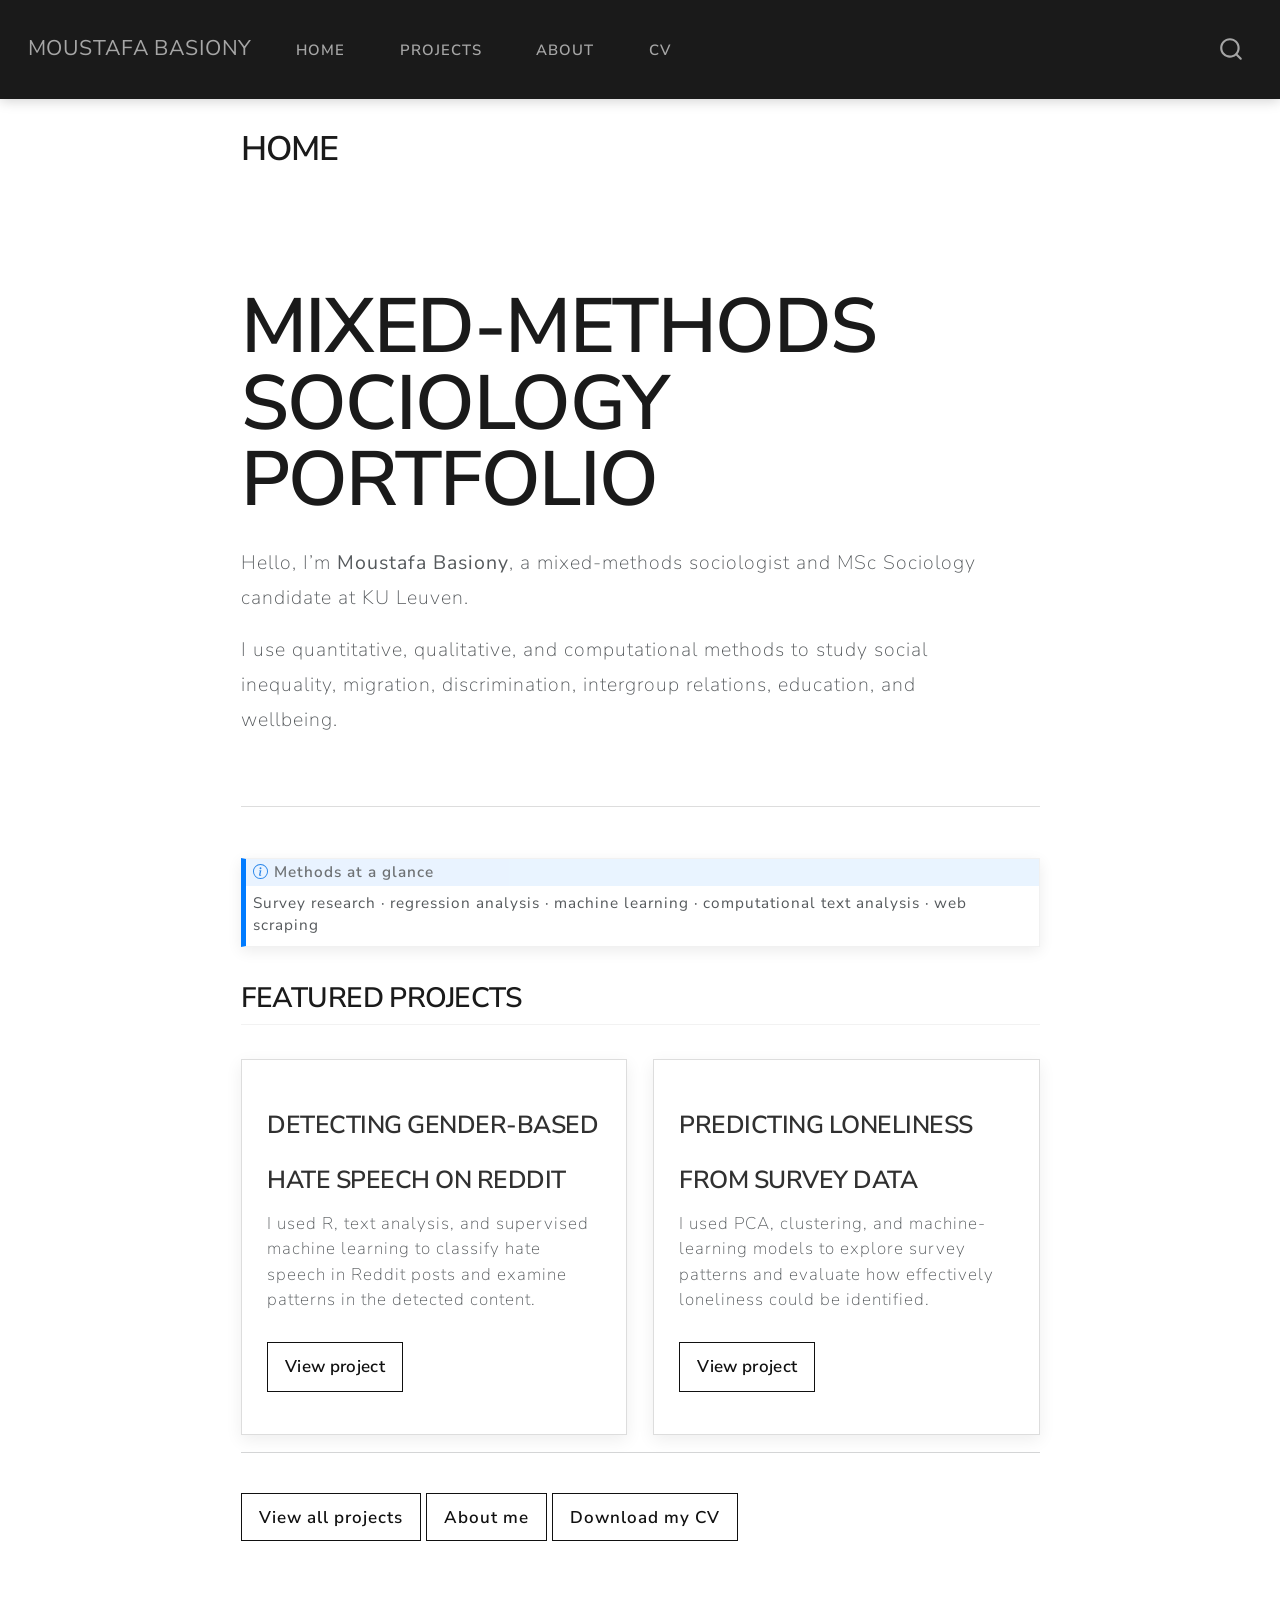
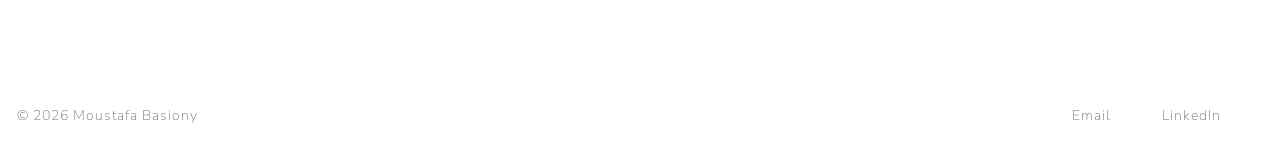
==== index.html @ 496ee823 "Built site for gh-pages" ====
<!DOCTYPE html>
<html xmlns="http://www.w3.org/1999/xhtml" lang="en" xml:lang="en"><head>

<meta charset="utf-8">
<meta name="generator" content="quarto-1.7.32">

<meta name="viewport" content="width=device-width, initial-scale=1.0, user-scalable=yes">


<title>Home – Moustafa Basiony</title>
<style>
code{white-space: pre-wrap;}
span.smallcaps{font-variant: small-caps;}
div.columns{display: flex; gap: min(4vw, 1.5em);}
div.column{flex: auto; overflow-x: auto;}
div.hanging-indent{margin-left: 1.5em; text-indent: -1.5em;}
ul.task-list{list-style: none;}
ul.task-list li input[type="checkbox"] {
  width: 0.8em;
  margin: 0 0.8em 0.2em -1em; /* quarto-specific, see https://github.com/quarto-dev/quarto-cli/issues/4556 */ 
  vertical-align: middle;
}
</style>


<script src="site_libs/quarto-nav/quarto-nav.js"></script>
<script src="site_libs/quarto-nav/headroom.min.js"></script>
<script src="site_libs/clipboard/clipboard.min.js"></script>
<script src="site_libs/quarto-search/autocomplete.umd.js"></script>
<script src="site_libs/quarto-search/fuse.min.js"></script>
<script src="site_libs/quarto-search/quarto-search.js"></script>
<meta name="quarto:offset" content="./">
<script src="site_libs/quarto-html/quarto.js" type="module"></script>
<script src="site_libs/quarto-html/tabsets/tabsets.js" type="module"></script>
<script src="site_libs/quarto-html/popper.min.js"></script>
<script src="site_libs/quarto-html/tippy.umd.min.js"></script>
<script src="site_libs/quarto-html/anchor.min.js"></script>
<link href="site_libs/quarto-html/tippy.css" rel="stylesheet">
<link href="site_libs/quarto-html/quarto-syntax-highlighting-37eea08aefeeee20ff55810ff984fec1.css" rel="stylesheet" id="quarto-text-highlighting-styles">
<script src="site_libs/bootstrap/bootstrap.min.js"></script>
<link href="site_libs/bootstrap/bootstrap-icons.css" rel="stylesheet">
<link href="site_libs/bootstrap/bootstrap-bb49951d50c4a7e8d052f44ae1610a34.min.css" rel="stylesheet" append-hash="true" id="quarto-bootstrap" data-mode="light">
<script id="quarto-search-options" type="application/json">{
  "location": "navbar",
  "copy-button": false,
  "collapse-after": 3,
  "panel-placement": "end",
  "type": "overlay",
  "limit": 50,
  "keyboard-shortcut": [
    "f",
    "/",
    "s"
  ],
  "show-item-context": false,
  "language": {
    "search-no-results-text": "No results",
    "search-matching-documents-text": "matching documents",
    "search-copy-link-title": "Copy link to search",
    "search-hide-matches-text": "Hide additional matches",
    "search-more-match-text": "more match in this document",
    "search-more-matches-text": "more matches in this document",
    "search-clear-button-title": "Clear",
    "search-text-placeholder": "",
    "search-detached-cancel-button-title": "Cancel",
    "search-submit-button-title": "Submit",
    "search-label": "Search"
  }
}</script>


<link rel="stylesheet" href="styles.css">
</head>

<body class="nav-fixed fullcontent quarto-light">

<div id="quarto-search-results"></div>
  <header id="quarto-header" class="headroom fixed-top">
    <nav class="navbar navbar-expand-lg " data-bs-theme="dark">
      <div class="navbar-container container-fluid">
      <div class="navbar-brand-container mx-auto">
    <a class="navbar-brand" href="./index.html">
    <span class="navbar-title">Moustafa Basiony</span>
    </a>
  </div>
            <div id="quarto-search" class="" title="Search"></div>
          <button class="navbar-toggler" type="button" data-bs-toggle="collapse" data-bs-target="#navbarCollapse" aria-controls="navbarCollapse" role="menu" aria-expanded="false" aria-label="Toggle navigation" onclick="if (window.quartoToggleHeadroom) { window.quartoToggleHeadroom(); }">
  <span class="navbar-toggler-icon"></span>
</button>
          <div class="collapse navbar-collapse" id="navbarCollapse">
            <ul class="navbar-nav navbar-nav-scroll me-auto">
  <li class="nav-item">
    <a class="nav-link active" href="./index.html" aria-current="page"> 
<span class="menu-text">Home</span></a>
  </li>  
  <li class="nav-item">
    <a class="nav-link" href="./projects.html"> 
<span class="menu-text">Projects</span></a>
  </li>  
  <li class="nav-item">
    <a class="nav-link" href="./about.html"> 
<span class="menu-text">About</span></a>
  </li>  
  <li class="nav-item">
    <a class="nav-link" href="./Moustafa-Basiony-CV.pdf"> 
<span class="menu-text">CV</span></a>
  </li>  
</ul>
          </div> <!-- /navcollapse -->
            <div class="quarto-navbar-tools">
</div>
      </div> <!-- /container-fluid -->
    </nav>
</header>
<!-- content -->
<div id="quarto-content" class="quarto-container page-columns page-rows-contents page-layout-article page-navbar">
<!-- sidebar -->
<!-- margin-sidebar -->
    
<!-- main -->
<main class="content" id="quarto-document-content">

<header id="title-block-header" class="quarto-title-block default">
<div class="quarto-title">
<h1 class="title">Home</h1>
</div>



<div class="quarto-title-meta">

    
  
    
  </div>
  


</header>


<section id="mixed-methods-sociology-portfolio" class="level1 hero">
<h1>Mixed-Methods Sociology Portfolio</h1>
<p>Hello, I’m <strong>Moustafa Basiony</strong>, a mixed-methods sociologist and MSc Sociology candidate at KU Leuven.</p>
<p>I use quantitative, qualitative, and computational methods to study social inequality, migration, discrimination, intergroup relations, education, and wellbeing.</p>
</section>
<div class="callout callout-style-default callout-note callout-titled">
<div class="callout-header d-flex align-content-center">
<div class="callout-icon-container">
<i class="callout-icon"></i>
</div>
<div class="callout-title-container flex-fill">
Methods at a glance
</div>
</div>
<div class="callout-body-container callout-body">
<p>Survey research · regression analysis · machine learning · computational text analysis · web scraping</p>
</div>
</div>
<section id="featured-projects" class="level2">
<h2 class="anchored" data-anchor-id="featured-projects">Featured projects</h2>
<div class="projects-grid">
<section id="detecting-gender-based-hate-speech-on-reddit" class="level3 project-card">
<h3 class="anchored" data-anchor-id="detecting-gender-based-hate-speech-on-reddit">Detecting Gender-Based Hate Speech on Reddit</h3>
<p>I used R, text analysis, and supervised machine learning to classify hate speech in Reddit posts and examine patterns in the detected content.</p>
<p><a href="./projects/hate-speech.html">View project</a></p>
</section>
<section id="predicting-loneliness-from-survey-data" class="level3 project-card">
<h3 class="anchored" data-anchor-id="predicting-loneliness-from-survey-data">Predicting Loneliness from Survey Data</h3>
<p>I used PCA, clustering, and machine-learning models to explore survey patterns and evaluate how effectively loneliness could be identified.</p>
<p><a href="./projects/survey-machine-learning.html">View project</a></p>
</section>
</div>
<hr>
<div class="home-links">
<p><a href="./projects.html">View all projects</a> <a href="./about.html">About me</a> <a href="Moustafa-Basiony-CV.pdf">Download my CV</a></p>
</div>


</section>

</main> <!-- /main -->
<script id="quarto-html-after-body" type="application/javascript">
  window.document.addEventListener("DOMContentLoaded", function (event) {
    const icon = "";
    const anchorJS = new window.AnchorJS();
    anchorJS.options = {
      placement: 'right',
      icon: icon
    };
    anchorJS.add('.anchored');
    const isCodeAnnotation = (el) => {
      for (const clz of el.classList) {
        if (clz.startsWith('code-annotation-')) {                     
          return true;
        }
      }
      return false;
    }
    const onCopySuccess = function(e) {
      // button target
      const button = e.trigger;
      // don't keep focus
      button.blur();
      // flash "checked"
      button.classList.add('code-copy-button-checked');
      var currentTitle = button.getAttribute("title");
      button.setAttribute("title", "Copied!");
      let tooltip;
      if (window.bootstrap) {
        button.setAttribute("data-bs-toggle", "tooltip");
        button.setAttribute("data-bs-placement", "left");
        button.setAttribute("data-bs-title", "Copied!");
        tooltip = new bootstrap.Tooltip(button, 
          { trigger: "manual", 
            customClass: "code-copy-button-tooltip",
            offset: [0, -8]});
        tooltip.show();    
      }
      setTimeout(function() {
        if (tooltip) {
          tooltip.hide();
          button.removeAttribute("data-bs-title");
          button.removeAttribute("data-bs-toggle");
          button.removeAttribute("data-bs-placement");
        }
        button.setAttribute("title", currentTitle);
        button.classList.remove('code-copy-button-checked');
      }, 1000);
      // clear code selection
      e.clearSelection();
    }
    const getTextToCopy = function(trigger) {
        const codeEl = trigger.previousElementSibling.cloneNode(true);
        for (const childEl of codeEl.children) {
          if (isCodeAnnotation(childEl)) {
            childEl.remove();
          }
        }
        return codeEl.innerText;
    }
    const clipboard = new window.ClipboardJS('.code-copy-button:not([data-in-quarto-modal])', {
      text: getTextToCopy
    });
    clipboard.on('success', onCopySuccess);
    if (window.document.getElementById('quarto-embedded-source-code-modal')) {
      const clipboardModal = new window.ClipboardJS('.code-copy-button[data-in-quarto-modal]', {
        text: getTextToCopy,
        container: window.document.getElementById('quarto-embedded-source-code-modal')
      });
      clipboardModal.on('success', onCopySuccess);
    }
      var localhostRegex = new RegExp(/^(?:http|https):\/\/localhost\:?[0-9]*\//);
      var mailtoRegex = new RegExp(/^mailto:/);
        var filterRegex = new RegExp('/' + window.location.host + '/');
      var isInternal = (href) => {
          return filterRegex.test(href) || localhostRegex.test(href) || mailtoRegex.test(href);
      }
      // Inspect non-navigation links and adorn them if external
     var links = window.document.querySelectorAll('a[href]:not(.nav-link):not(.navbar-brand):not(.toc-action):not(.sidebar-link):not(.sidebar-item-toggle):not(.pagination-link):not(.no-external):not([aria-hidden]):not(.dropdown-item):not(.quarto-navigation-tool):not(.about-link)');
      for (var i=0; i<links.length; i++) {
        const link = links[i];
        if (!isInternal(link.href)) {
          // undo the damage that might have been done by quarto-nav.js in the case of
          // links that we want to consider external
          if (link.dataset.originalHref !== undefined) {
            link.href = link.dataset.originalHref;
          }
        }
      }
    function tippyHover(el, contentFn, onTriggerFn, onUntriggerFn) {
      const config = {
        allowHTML: true,
        maxWidth: 500,
        delay: 100,
        arrow: false,
        appendTo: function(el) {
            return el.parentElement;
        },
        interactive: true,
        interactiveBorder: 10,
        theme: 'quarto',
        placement: 'bottom-start',
      };
      if (contentFn) {
        config.content = contentFn;
      }
      if (onTriggerFn) {
        config.onTrigger = onTriggerFn;
      }
      if (onUntriggerFn) {
        config.onUntrigger = onUntriggerFn;
      }
      window.tippy(el, config); 
    }
    const noterefs = window.document.querySelectorAll('a[role="doc-noteref"]');
    for (var i=0; i<noterefs.length; i++) {
      const ref = noterefs[i];
      tippyHover(ref, function() {
        // use id or data attribute instead here
        let href = ref.getAttribute('data-footnote-href') || ref.getAttribute('href');
        try { href = new URL(href).hash; } catch {}
        const id = href.replace(/^#\/?/, "");
        const note = window.document.getElementById(id);
        if (note) {
          return note.innerHTML;
        } else {
          return "";
        }
      });
    }
    const xrefs = window.document.querySelectorAll('a.quarto-xref');
    const processXRef = (id, note) => {
      // Strip column container classes
      const stripColumnClz = (el) => {
        el.classList.remove("page-full", "page-columns");
        if (el.children) {
          for (const child of el.children) {
            stripColumnClz(child);
          }
        }
      }
      stripColumnClz(note)
      if (id === null || id.startsWith('sec-')) {
        // Special case sections, only their first couple elements
        const container = document.createElement("div");
        if (note.children && note.children.length > 2) {
          container.appendChild(note.children[0].cloneNode(true));
          for (let i = 1; i < note.children.length; i++) {
            const child = note.children[i];
            if (child.tagName === "P" && child.innerText === "") {
              continue;
            } else {
              container.appendChild(child.cloneNode(true));
              break;
            }
          }
          if (window.Quarto?.typesetMath) {
            window.Quarto.typesetMath(container);
          }
          return container.innerHTML
        } else {
          if (window.Quarto?.typesetMath) {
            window.Quarto.typesetMath(note);
          }
          return note.innerHTML;
        }
      } else {
        // Remove any anchor links if they are present
        const anchorLink = note.querySelector('a.anchorjs-link');
        if (anchorLink) {
          anchorLink.remove();
        }
        if (window.Quarto?.typesetMath) {
          window.Quarto.typesetMath(note);
        }
        if (note.classList.contains("callout")) {
          return note.outerHTML;
        } else {
          return note.innerHTML;
        }
      }
    }
    for (var i=0; i<xrefs.length; i++) {
      const xref = xrefs[i];
      tippyHover(xref, undefined, function(instance) {
        instance.disable();
        let url = xref.getAttribute('href');
        let hash = undefined; 
        if (url.startsWith('#')) {
          hash = url;
        } else {
          try { hash = new URL(url).hash; } catch {}
        }
        if (hash) {
          const id = hash.replace(/^#\/?/, "");
          const note = window.document.getElementById(id);
          if (note !== null) {
            try {
              const html = processXRef(id, note.cloneNode(true));
              instance.setContent(html);
            } finally {
              instance.enable();
              instance.show();
            }
          } else {
            // See if we can fetch this
            fetch(url.split('#')[0])
            .then(res => res.text())
            .then(html => {
              const parser = new DOMParser();
              const htmlDoc = parser.parseFromString(html, "text/html");
              const note = htmlDoc.getElementById(id);
              if (note !== null) {
                const html = processXRef(id, note);
                instance.setContent(html);
              } 
            }).finally(() => {
              instance.enable();
              instance.show();
            });
          }
        } else {
          // See if we can fetch a full url (with no hash to target)
          // This is a special case and we should probably do some content thinning / targeting
          fetch(url)
          .then(res => res.text())
          .then(html => {
            const parser = new DOMParser();
            const htmlDoc = parser.parseFromString(html, "text/html");
            const note = htmlDoc.querySelector('main.content');
            if (note !== null) {
              // This should only happen for chapter cross references
              // (since there is no id in the URL)
              // remove the first header
              if (note.children.length > 0 && note.children[0].tagName === "HEADER") {
                note.children[0].remove();
              }
              const html = processXRef(null, note);
              instance.setContent(html);
            } 
          }).finally(() => {
            instance.enable();
            instance.show();
          });
        }
      }, function(instance) {
      });
    }
        let selectedAnnoteEl;
        const selectorForAnnotation = ( cell, annotation) => {
          let cellAttr = 'data-code-cell="' + cell + '"';
          let lineAttr = 'data-code-annotation="' +  annotation + '"';
          const selector = 'span[' + cellAttr + '][' + lineAttr + ']';
          return selector;
        }
        const selectCodeLines = (annoteEl) => {
          const doc = window.document;
          const targetCell = annoteEl.getAttribute("data-target-cell");
          const targetAnnotation = annoteEl.getAttribute("data-target-annotation");
          const annoteSpan = window.document.querySelector(selectorForAnnotation(targetCell, targetAnnotation));
          const lines = annoteSpan.getAttribute("data-code-lines").split(",");
          const lineIds = lines.map((line) => {
            return targetCell + "-" + line;
          })
          let top = null;
          let height = null;
          let parent = null;
          if (lineIds.length > 0) {
              //compute the position of the single el (top and bottom and make a div)
              const el = window.document.getElementById(lineIds[0]);
              top = el.offsetTop;
              height = el.offsetHeight;
              parent = el.parentElement.parentElement;
            if (lineIds.length > 1) {
              const lastEl = window.document.getElementById(lineIds[lineIds.length - 1]);
              const bottom = lastEl.offsetTop + lastEl.offsetHeight;
              height = bottom - top;
            }
            if (top !== null && height !== null && parent !== null) {
              // cook up a div (if necessary) and position it 
              let div = window.document.getElementById("code-annotation-line-highlight");
              if (div === null) {
                div = window.document.createElement("div");
                div.setAttribute("id", "code-annotation-line-highlight");
                div.style.position = 'absolute';
                parent.appendChild(div);
              }
              div.style.top = top - 2 + "px";
              div.style.height = height + 4 + "px";
              div.style.left = 0;
              let gutterDiv = window.document.getElementById("code-annotation-line-highlight-gutter");
              if (gutterDiv === null) {
                gutterDiv = window.document.createElement("div");
                gutterDiv.setAttribute("id", "code-annotation-line-highlight-gutter");
                gutterDiv.style.position = 'absolute';
                const codeCell = window.document.getElementById(targetCell);
                const gutter = codeCell.querySelector('.code-annotation-gutter');
                gutter.appendChild(gutterDiv);
              }
              gutterDiv.style.top = top - 2 + "px";
              gutterDiv.style.height = height + 4 + "px";
            }
            selectedAnnoteEl = annoteEl;
          }
        };
        const unselectCodeLines = () => {
          const elementsIds = ["code-annotation-line-highlight", "code-annotation-line-highlight-gutter"];
          elementsIds.forEach((elId) => {
            const div = window.document.getElementById(elId);
            if (div) {
              div.remove();
            }
          });
          selectedAnnoteEl = undefined;
        };
          // Handle positioning of the toggle
      window.addEventListener(
        "resize",
        throttle(() => {
          elRect = undefined;
          if (selectedAnnoteEl) {
            selectCodeLines(selectedAnnoteEl);
          }
        }, 10)
      );
      function throttle(fn, ms) {
      let throttle = false;
      let timer;
        return (...args) => {
          if(!throttle) { // first call gets through
              fn.apply(this, args);
              throttle = true;
          } else { // all the others get throttled
              if(timer) clearTimeout(timer); // cancel #2
              timer = setTimeout(() => {
                fn.apply(this, args);
                timer = throttle = false;
              }, ms);
          }
        };
      }
        // Attach click handler to the DT
        const annoteDls = window.document.querySelectorAll('dt[data-target-cell]');
        for (const annoteDlNode of annoteDls) {
          annoteDlNode.addEventListener('click', (event) => {
            const clickedEl = event.target;
            if (clickedEl !== selectedAnnoteEl) {
              unselectCodeLines();
              const activeEl = window.document.querySelector('dt[data-target-cell].code-annotation-active');
              if (activeEl) {
                activeEl.classList.remove('code-annotation-active');
              }
              selectCodeLines(clickedEl);
              clickedEl.classList.add('code-annotation-active');
            } else {
              // Unselect the line
              unselectCodeLines();
              clickedEl.classList.remove('code-annotation-active');
            }
          });
        }
    const findCites = (el) => {
      const parentEl = el.parentElement;
      if (parentEl) {
        const cites = parentEl.dataset.cites;
        if (cites) {
          return {
            el,
            cites: cites.split(' ')
          };
        } else {
          return findCites(el.parentElement)
        }
      } else {
        return undefined;
      }
    };
    var bibliorefs = window.document.querySelectorAll('a[role="doc-biblioref"]');
    for (var i=0; i<bibliorefs.length; i++) {
      const ref = bibliorefs[i];
      const citeInfo = findCites(ref);
      if (citeInfo) {
        tippyHover(citeInfo.el, function() {
          var popup = window.document.createElement('div');
          citeInfo.cites.forEach(function(cite) {
            var citeDiv = window.document.createElement('div');
            citeDiv.classList.add('hanging-indent');
            citeDiv.classList.add('csl-entry');
            var biblioDiv = window.document.getElementById('ref-' + cite);
            if (biblioDiv) {
              citeDiv.innerHTML = biblioDiv.innerHTML;
            }
            popup.appendChild(citeDiv);
          });
          return popup.innerHTML;
        });
      }
    }
  });
  </script>
</div> <!-- /content -->
<footer class="footer">
  <div class="nav-footer">
    <div class="nav-footer-left">
<p>© 2026 Moustafa Basiony</p>
</div>   
    <div class="nav-footer-center">
      &nbsp;
    </div>
    <div class="nav-footer-right">
      <ul class="footer-items list-unstyled">
    <li class="nav-item">
    <a class="nav-link" href="mailto:Moustafa.basiony@outlook.com">
<p>Email</p>
</a>
  </li>  
    <li class="nav-item">
    <a class="nav-link" href="https://www.linkedin.com/in/moustafa-basiony">
<p>LinkedIn</p>
</a>
  </li>  
</ul>
    </div>
  </div>
</footer>




</body></html>
---- site_libs/quarto-html/tippy.css ----
.tippy-box[data-animation=fade][data-state=hidden]{opacity:0}[data-tippy-root]{max-width:calc(100vw - 10px)}.tippy-box{position:relative;background-color:#333;color:#fff;border-radius:4px;font-size:14px;line-height:1.4;white-space:normal;outline:0;transition-property:transform,visibility,opacity}.tippy-box[data-placement^=top]>.tippy-arrow{bottom:0}.tippy-box[data-placement^=top]>.tippy-arrow:before{bottom:-7px;left:0;border-width:8px 8px 0;border-top-color:initial;transform-origin:center top}.tippy-box[data-placement^=bottom]>.tippy-arrow{top:0}.tippy-box[data-placement^=bottom]>.tippy-arrow:before{top:-7px;left:0;border-width:0 8px 8px;border-bottom-color:initial;transform-origin:center bottom}.tippy-box[data-placement^=left]>.tippy-arrow{right:0}.tippy-box[data-placement^=left]>.tippy-arrow:before{border-width:8px 0 8px 8px;border-left-color:initial;right:-7px;transform-origin:center left}.tippy-box[data-placement^=right]>.tippy-arrow{left:0}.tippy-box[data-placement^=right]>.tippy-arrow:before{left:-7px;border-width:8px 8px 8px 0;border-right-color:initial;transform-origin:center right}.tippy-box[data-inertia][data-state=visible]{transition-timing-function:cubic-bezier(.54,1.5,.38,1.11)}.tippy-arrow{width:16px;height:16px;color:#333}.tippy-arrow:before{content:"";position:absolute;border-color:transparent;border-style:solid}.tippy-content{position:relative;padding:5px 9px;z-index:1}
---- site_libs/quarto-html/quarto-syntax-highlighting-37eea08aefeeee20ff55810ff984fec1.css ----
/* quarto syntax highlight colors */
:root {
  --quarto-hl-ot-color: #003B4F;
  --quarto-hl-at-color: #657422;
  --quarto-hl-ss-color: #20794D;
  --quarto-hl-an-color: #5E5E5E;
  --quarto-hl-fu-color: #4758AB;
  --quarto-hl-st-color: #20794D;
  --quarto-hl-cf-color: #003B4F;
  --quarto-hl-op-color: #5E5E5E;
  --quarto-hl-er-color: #AD0000;
  --quarto-hl-bn-color: #AD0000;
  --quarto-hl-al-color: #AD0000;
  --quarto-hl-va-color: #111111;
  --quarto-hl-bu-color: inherit;
  --quarto-hl-ex-color: inherit;
  --quarto-hl-pp-color: #AD0000;
  --quarto-hl-in-color: #5E5E5E;
  --quarto-hl-vs-color: #20794D;
  --quarto-hl-wa-color: #5E5E5E;
  --quarto-hl-do-color: #5E5E5E;
  --quarto-hl-im-color: #00769E;
  --quarto-hl-ch-color: #20794D;
  --quarto-hl-dt-color: #AD0000;
  --quarto-hl-fl-color: #AD0000;
  --quarto-hl-co-color: #5E5E5E;
  --quarto-hl-cv-color: #5E5E5E;
  --quarto-hl-cn-color: #8f5902;
  --quarto-hl-sc-color: #5E5E5E;
  --quarto-hl-dv-color: #AD0000;
  --quarto-hl-kw-color: #003B4F;
}

/* other quarto variables */
:root {
  --quarto-font-monospace: SFMono-Regular, Menlo, Monaco, Consolas, "Liberation Mono", "Courier New", monospace;
}

/* syntax highlight based on Pandoc's rules */
pre > code.sourceCode > span {
  color: #003B4F;
}

code.sourceCode > span {
  color: #003B4F;
}

div.sourceCode,
div.sourceCode pre.sourceCode {
  color: #003B4F;
}

/* Normal */
code span {
  color: #003B4F;
}

/* Alert */
code span.al {
  color: #AD0000;
  font-style: inherit;
}

/* Annotation */
code span.an {
  color: #5E5E5E;
  font-style: inherit;
}

/* Attribute */
code span.at {
  color: #657422;
  font-style: inherit;
}

/* BaseN */
code span.bn {
  color: #AD0000;
  font-style: inherit;
}

/* BuiltIn */
code span.bu {
  font-style: inherit;
}

/* ControlFlow */
code span.cf {
  color: #003B4F;
  font-weight: bold;
  font-style: inherit;
}

/* Char */
code span.ch {
  color: #20794D;
  font-style: inherit;
}

/* Constant */
code span.cn {
  color: #8f5902;
  font-style: inherit;
}

/* Comment */
code span.co {
  color: #5E5E5E;
  font-style: inherit;
}

/* CommentVar */
code span.cv {
  color: #5E5E5E;
  font-style: italic;
}

/* Documentation */
code span.do {
  color: #5E5E5E;
  font-style: italic;
}

/* DataType */
code span.dt {
  color: #AD0000;
  font-style: inherit;
}

/* DecVal */
code span.dv {
  color: #AD0000;
  font-style: inherit;
}

/* Error */
code span.er {
  color: #AD0000;
  font-style: inherit;
}

/* Extension */
code span.ex {
  font-style: inherit;
}

/* Float */
code span.fl {
  color: #AD0000;
  font-style: inherit;
}

/* Function */
code span.fu {
  color: #4758AB;
  font-style: inherit;
}

/* Import */
code span.im {
  color: #00769E;
  font-style: inherit;
}

/* Information */
code span.in {
  color: #5E5E5E;
  font-style: inherit;
}

/* Keyword */
code span.kw {
  color: #003B4F;
  font-weight: bold;
  font-style: inherit;
}

/* Operator */
code span.op {
  color: #5E5E5E;
  font-style: inherit;
}

/* Other */
code span.ot {
  color: #003B4F;
  font-style: inherit;
}

/* Preprocessor */
code span.pp {
  color: #AD0000;
  font-style: inherit;
}

/* SpecialChar */
code span.sc {
  color: #5E5E5E;
  font-style: inherit;
}

/* SpecialString */
code span.ss {
  color: #20794D;
  font-style: inherit;
}

/* String */
code span.st {
  color: #20794D;
  font-style: inherit;
}

/* Variable */
code span.va {
  color: #111111;
  font-style: inherit;
}

/* VerbatimString */
code span.vs {
  color: #20794D;
  font-style: inherit;
}

/* Warning */
code span.wa {
  color: #5E5E5E;
  font-style: italic;
}

.prevent-inlining {
  content: "</";
}

/*# sourceMappingURL=27d3d809615f7771493d095567f04340.css.map */
---- styles.css ----
.navbar {
  box-shadow: 0 2px 12px rgba(0, 0, 0, 0.18);
}

.navbar-brand {
  letter-spacing: 0.04em;
}

h1,
h2,
h3 {
  letter-spacing: -0.02em;
}

.callout {
  border-radius: 0;
  border-left: 4px solid #111;
  box-shadow: 0 4px 14px rgba(0, 0, 0, 0.08);
}

img {
  border: 1px solid #dddddd;
  border-radius: 4px;
  box-shadow: 0 6px 18px rgba(0, 0, 0, 0.10);
}

a {
  text-underline-offset: 3px;
}

main {
  padding-bottom: 4rem;
}

.project-card {
  border: 1px solid #dddddd;
  padding: 1.5rem;
  margin-bottom: 1.5rem;
  background: #ffffff;
  box-shadow: 0 5px 16px rgba(0, 0, 0, 0.07);
  transition: transform 0.2s ease, box-shadow 0.2s ease;
}

.project-card:hover {
  transform: translateY(-3px);
  box-shadow: 0 9px 24px rgba(0, 0, 0, 0.12);
}

.project-card h2 {
  margin-top: 0;
}
.projects-grid {
  display: grid;
  grid-template-columns: repeat(2, minmax(0, 1fr));
  gap: 1.5rem;
  margin-top: 2rem;
}

.projects-grid .project-card {
  margin-bottom: 0;
}

@media (max-width: 768px) {
  .projects-grid {
    grid-template-columns: 1fr;
  }
}
.project-card a {
  display: inline-block;
  margin-top: 0.75rem;
  padding: 0.65rem 1rem;
  border: 1px solid #111;
  color: #111;
  text-decoration: none;
  font-weight: 600;
  letter-spacing: 0.02em;
}

.project-card a:hover {
  background: #111;
  color: #fff;
}
.project-card {
  display: flex;
  flex-direction: column;
  height: 100%;
}

.project-card > p:last-child {
  margin-top: auto;
}
.hero {
  padding: 4rem 0 3rem;
  border-bottom: 1px solid #dddddd;
  margin-bottom: 3rem;
}

.hero h1 {
  font-size: clamp(2.5rem, 6vw, 5rem);
  line-height: 1;
  margin-bottom: 1.5rem;
}

.hero p {
  max-width: 760px;
  font-size: 1.15rem;
  line-height: 1.8;
}
.home-links {
  display: flex;
  flex-wrap: wrap;
  gap: 0.75rem;
  margin-top: 3rem;
}

.home-links a {
  padding: 0.7rem 1rem;
  border: 1px solid #111;
  color: #111;
  text-decoration: none;
  font-weight: 600;
}

.home-links a:hover {
  background: #111;
  color: #fff;
}
.skill-tags {
  display: flex;
  flex-wrap: wrap;
  align-items: flex-start;
  gap: 0.65rem;
  margin: 1rem 0 2rem;
}

.skill-tags span {
  display: inline-flex;
  align-items: center;
  flex: 0 0 auto;
  padding: 0.5rem 0.8rem;
  border: 1px solid #111;
  background: #fff;
  font-size: 0.88rem;
  font-weight: 600;
  line-height: 1.2;
  white-space: nowrap;
}

@media (max-width: 600px) {
  .skill-tags span {
    white-space: normal;
  }
}
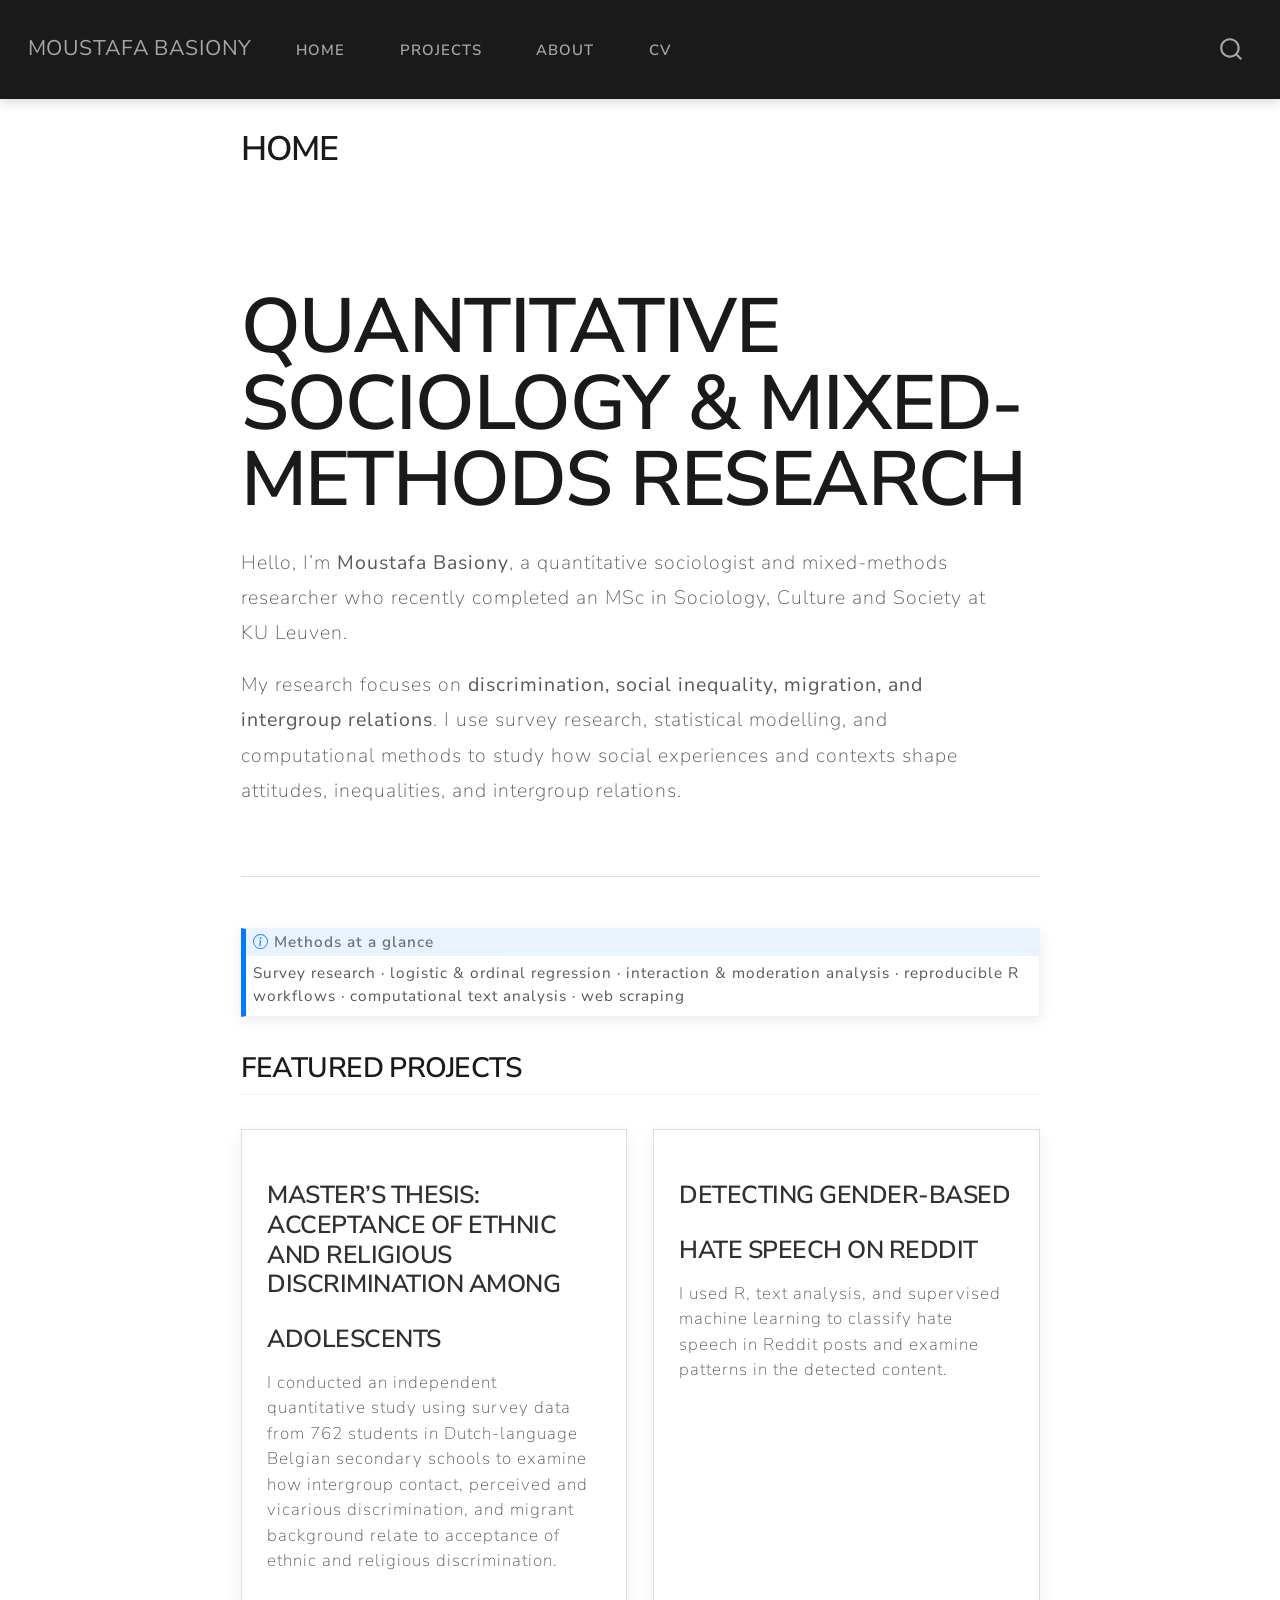
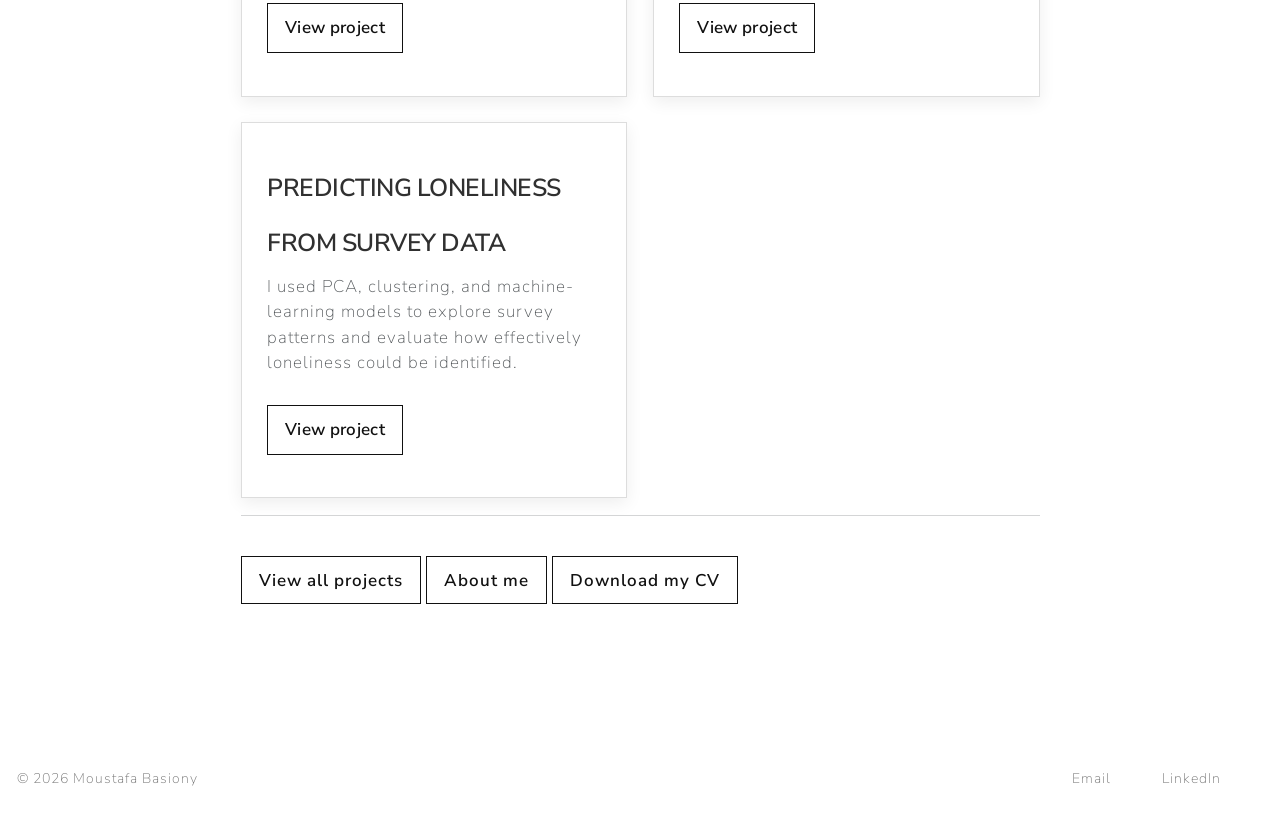
==== commit a43b2edb: "Built site for gh-pages" ====
--- a/index.html
+++ b/index.html
@@ -139,10 +139,10 @@
 </header>
 
 
-<section id="mixed-methods-sociology-portfolio" class="level1 hero">
-<h1>Mixed-Methods Sociology Portfolio</h1>
-<p>Hello, I’m <strong>Moustafa Basiony</strong>, a mixed-methods sociologist and MSc Sociology candidate at KU Leuven.</p>
-<p>I use quantitative, qualitative, and computational methods to study social inequality, migration, discrimination, intergroup relations, education, and wellbeing.</p>
+<section id="quantitative-sociology-mixed-methods-research" class="level1 hero">
+<h1>Quantitative Sociology &amp; Mixed-Methods Research</h1>
+<p>Hello, I’m <strong>Moustafa Basiony</strong>, a quantitative sociologist and mixed-methods researcher who recently completed an MSc in Sociology, Culture and Society at KU Leuven.</p>
+<p>My research focuses on <strong>discrimination, social inequality, migration, and intergroup relations</strong>. I use survey research, statistical modelling, and computational methods to study how social experiences and contexts shape attitudes, inequalities, and intergroup relations.</p>
 </section>
 <div class="callout callout-style-default callout-note callout-titled">
 <div class="callout-header d-flex align-content-center">
@@ -154,12 +154,17 @@
 </div>
 </div>
 <div class="callout-body-container callout-body">
-<p>Survey research · regression analysis · machine learning · computational text analysis · web scraping</p>
+<p>Survey research · logistic &amp; ordinal regression · interaction &amp; moderation analysis · reproducible R workflows · computational text analysis · web scraping</p>
 </div>
 </div>
 <section id="featured-projects" class="level2">
 <h2 class="anchored" data-anchor-id="featured-projects">Featured projects</h2>
 <div class="projects-grid">
+<section id="masters-thesis-acceptance-of-ethnic-and-religious-discrimination-among-adolescents" class="level3 project-card">
+<h3 class="anchored" data-anchor-id="masters-thesis-acceptance-of-ethnic-and-religious-discrimination-among-adolescents">Master’s Thesis: Acceptance of Ethnic and Religious Discrimination among Adolescents</h3>
+<p>I conducted an independent quantitative study using survey data from 762 students in Dutch-language Belgian secondary schools to examine how intergroup contact, perceived and vicarious discrimination, and migrant background relate to acceptance of ethnic and religious discrimination.</p>
+<p><a href="./projects/thesis-discrimination.html">View project</a></p>
+</section>
 <section id="detecting-gender-based-hate-speech-on-reddit" class="level3 project-card">
 <h3 class="anchored" data-anchor-id="detecting-gender-based-hate-speech-on-reddit">Detecting Gender-Based Hate Speech on Reddit</h3>
 <p>I used R, text analysis, and supervised machine learning to classify hate speech in Reddit posts and examine patterns in the detected content.</p>
@@ -252,7 +257,7 @@
     }
       var localhostRegex = new RegExp(/^(?:http|https):\/\/localhost\:?[0-9]*\//);
       var mailtoRegex = new RegExp(/^mailto:/);
-        var filterRegex = new RegExp('/' + window.location.host + '/');
+        var filterRegex = new RegExp("https:\/\/M-Basiony\.github\.io\/mixed-methods-sociology-portfolio\/");
       var isInternal = (href) => {
           return filterRegex.test(href) || localhostRegex.test(href) || mailtoRegex.test(href);
       }
